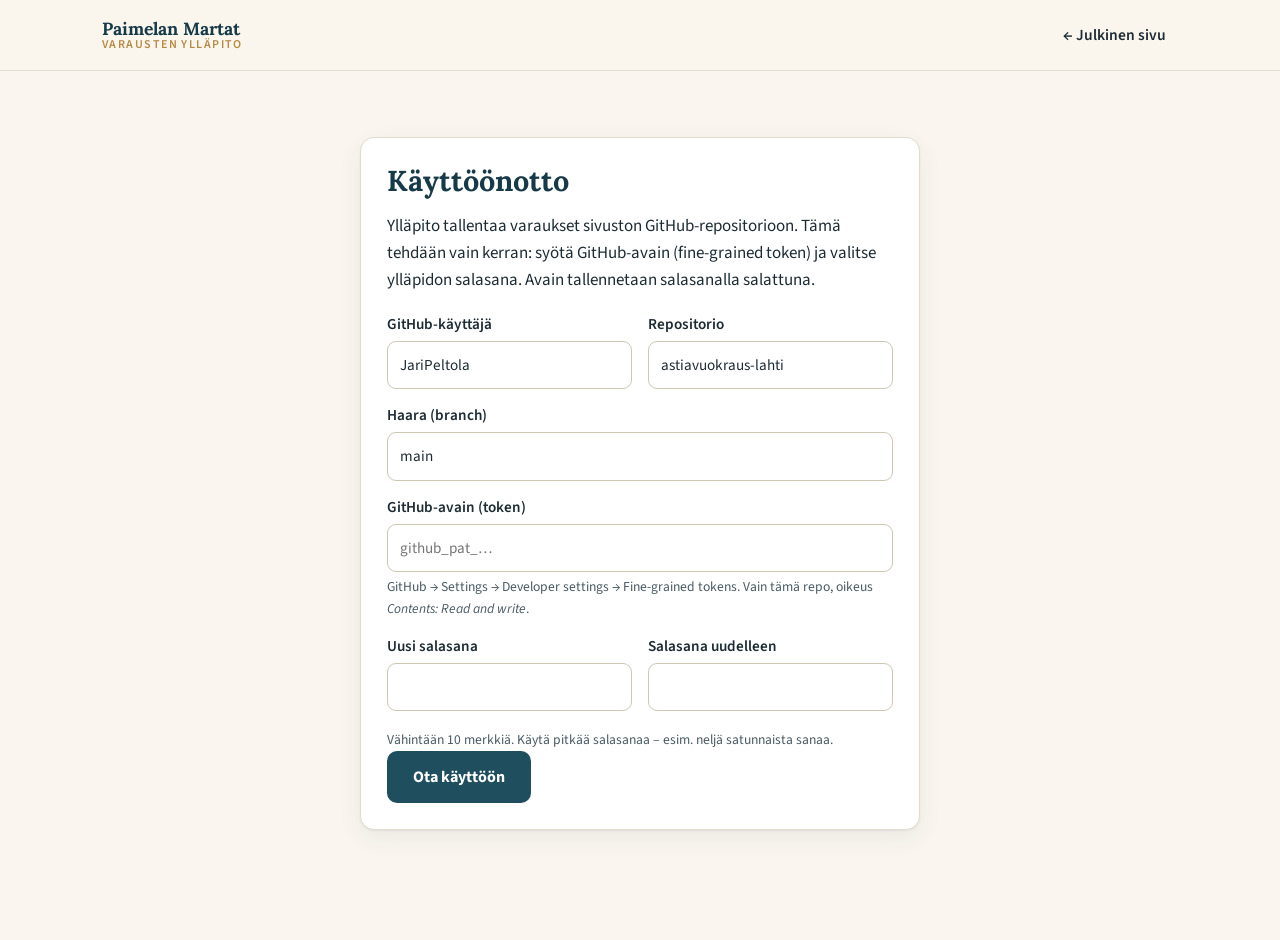
==== admin.html @ be59a7f2 "Astiavuokraus Lahti – sivusto, varauskalenteri ja ylläpito Co-Authored-By: Claude Opus 5.5 <noreply@" ====
<!DOCTYPE html>
<html lang="fi">
<head>
  <meta charset="utf-8">
  <meta name="viewport" content="width=device-width, initial-scale=1">
  <meta name="robots" content="noindex, nofollow">
  <title>Varauskalenterin ylläpito – Paimelan Martat</title>
  <link rel="preconnect" href="https://fonts.googleapis.com">
  <link rel="preconnect" href="https://fonts.gstatic.com" crossorigin>
  <link href="https://fonts.googleapis.com/css2?family=Lora:wght@500;600;700&family=Source+Sans+3:wght@400;600;700&display=swap" rel="stylesheet">
  <link rel="stylesheet" href="css/style.css">
  <link rel="stylesheet" href="css/admin.css">
</head>
<body class="admin">

<header class="site-header">
  <div class="wrap header-inner">
    <a href="index.html" class="brand">
      <span class="brand-text">Paimelan Martat<small>Varausten ylläpito</small></span>
    </a>
    <nav class="site-nav admin-nav">
      <a href="index.html#kalenteri">← Julkinen sivu</a>
      <button type="button" id="logout" class="btn btn-ghost btn-sm" hidden>Kirjaudu ulos</button>
    </nav>
  </div>
</header>

<main class="wrap admin-main">

  <div id="msg" class="msg" role="status" hidden></div>

  <!-- Kirjautuminen -->
  <section id="view-login" class="panel narrow-panel" hidden>
    <h1>Kirjaudu ylläpitoon</h1>
    <form id="login-form">
      <label>Salasana
        <input type="password" id="login-pw" autocomplete="current-password" required autofocus>
      </label>
      <button class="btn btn-primary" type="submit">Kirjaudu</button>
    </form>
  </section>

  <!-- Ensimmäinen käyttöönotto -->
  <section id="view-setup" class="panel narrow-panel" hidden>
    <h1>Käyttöönotto</h1>
    <p>Ylläpito tallentaa varaukset sivuston GitHub-repositorioon. Tämä tehdään vain kerran: syötä GitHub-avain (fine-grained token) ja valitse ylläpidon salasana. Avain tallennetaan salasanalla salattuna.</p>
    <form id="setup-form">
      <div class="row2">
        <label>GitHub-käyttäjä
          <input id="s-owner" required>
        </label>
        <label>Repositorio
          <input id="s-repo" required>
        </label>
      </div>
      <label>Haara (branch)
        <input id="s-branch" value="main" required>
      </label>
      <label>GitHub-avain (token)
        <input id="s-token" type="password" required placeholder="github_pat_…">
        <span class="hint">GitHub → Settings → Developer settings → Fine-grained tokens. Vain tämä repo, oikeus <em>Contents: Read and write</em>.</span>
      </label>
      <div class="row2">
        <label>Uusi salasana
          <input id="s-pw" type="password" minlength="10" required autocomplete="new-password">
        </label>
        <label>Salasana uudelleen
          <input id="s-pw2" type="password" minlength="10" required autocomplete="new-password">
        </label>
      </div>
      <span class="hint">Vähintään 10 merkkiä. Käytä pitkää salasanaa – esim. neljä satunnaista sanaa.</span>
      <button class="btn btn-primary" type="submit">Ota käyttöön</button>
    </form>
  </section>

  <!-- Varausten hallinta -->
  <section id="view-editor" hidden>
    <div class="editor-grid">
      <div class="panel">
        <h2 id="form-title">Uusi varaus</h2>
        <form id="booking-form">
          <input type="hidden" id="b-id">
          <div class="row2">
            <label>Alkaen
              <input type="date" id="b-start" required>
            </label>
            <label>Päättyen
              <input type="date" id="b-end" required>
            </label>
          </div>
          <fieldset class="sets">
            <legend>Varattu astiasto</legend>
            <label class="set-opt"><input type="radio" name="sets" value="30" required><span class="sw sw-30"></span>30</label>
            <label class="set-opt"><input type="radio" name="sets" value="60"><span class="sw sw-60"></span>60</label>
            <label class="set-opt"><input type="radio" name="sets" value="90"><span class="sw sw-90"></span>90</label>
          </fieldset>
          <label>Lisätieto <span class="hint inline">(näkyy julkisesti, kun hiiri viedään varauksen päälle)</span>
            <textarea id="b-note" maxlength="200" rows="3" placeholder="esim. Ylioppilasjuhlat, nouto pe klo 18"></textarea>
            <span class="counter"><span id="b-count">0</span> / 200</span>
          </label>
          <p class="hint warn">Älä kirjoita lisätietoon asiakkaan nimeä tai puhelinnumeroa – teksti on kaikkien nähtävissä.</p>
          <div id="overlap-warn" class="msg msg-warn" hidden></div>
          <div class="form-actions">
            <button class="btn btn-primary" type="submit" id="b-save">Tallenna varaus</button>
            <button class="btn btn-ghost" type="button" id="b-cancel" hidden>Peruuta muokkaus</button>
          </div>
        </form>
      </div>

      <div class="panel">
        <div class="list-head">
          <h2>Varaukset</h2>
          <label class="toggle"><input type="checkbox" id="show-past"> näytä menneet</label>
        </div>
        <div id="booking-list" class="booking-list"></div>
      </div>
    </div>

    <div class="panel">
      <h2>Esikatselu</h2>
      <div class="legend">
        <span class="legend-item"><i class="sw sw-30"></i>30 varattu</span>
        <span class="legend-item"><i class="sw sw-60"></i>60 varattu</span>
        <span class="legend-item"><i class="sw sw-90"></i>90 varattu</span>
      </div>
      <div class="calendar" id="admin-calendar" data-manual="1">
        <div class="cal-toolbar">
          <button type="button" class="cal-nav" data-step="-12" aria-label="Edellinen vuosi">«</button>
          <button type="button" class="cal-nav" data-step="-1" aria-label="Edellinen kuukausi">‹</button>
          <h3 class="cal-title"></h3>
          <button type="button" class="cal-nav" data-step="1" aria-label="Seuraava kuukausi">›</button>
          <button type="button" class="cal-nav" data-step="12" aria-label="Seuraava vuosi">»</button>
        </div>
        <button type="button" class="cal-today">Tämä kuukausi</button>
        <div class="cal-grid"></div>
        <p class="cal-status muted"></p>
      </div>
      <div class="cal-tooltip" id="cal-tooltip" hidden></div>
    </div>

    <details class="panel">
      <summary>Vaihda salasana</summary>
      <form id="pw-form" class="row2">
        <label>Uusi salasana <input type="password" id="n-pw" minlength="10" required autocomplete="new-password"></label>
        <label>Uudelleen <input type="password" id="n-pw2" minlength="10" required autocomplete="new-password"></label>
        <button class="btn btn-ghost" type="submit">Vaihda salasana</button>
      </form>
    </details>
  </section>

</main>

<script src="js/kalenteri.js"></script>
<script src="js/admin.js"></script>
</body>
</html>
---- css/style.css ----
[hidden] { display: none !important; }
:root {
  --ink: #1d2b33;
  --ink-soft: #4a5a63;
  --brand: #1f4e5f;
  --brand-dark: #163a47;
  --brand-light: #e6eff1;
  --cream: #faf6ef;
  --paper: #ffffff;
  --line: #e2dccf;
  --gold: #b88a44;
  --red-30: #f6b3b3;
  --red-60: #e06666;
  --red-90: #a61b1b;
  --free: #ffffff;
  --radius: 14px;
  --shadow: 0 1px 2px rgba(29,43,51,.06), 0 8px 24px rgba(29,43,51,.07);
  --serif: "Lora", Georgia, "Times New Roman", serif;
  --sans: "Source Sans 3", system-ui, -apple-system, "Segoe UI", Roboto, sans-serif;
}

* { box-sizing: border-box; }
html { scroll-behavior: smooth; scroll-padding-top: 80px; }
body {
  margin: 0;
  font-family: var(--sans);
  font-size: 17px;
  line-height: 1.6;
  color: var(--ink);
  background: var(--cream);
  -webkit-font-smoothing: antialiased;
}
img { max-width: 100%; display: block; }
a { color: var(--brand); }
h1, h2, h3 { font-family: var(--serif); line-height: 1.2; color: var(--brand-dark); margin: 0 0 .5em; }
h1 { font-size: clamp(2.1rem, 4.5vw, 3.3rem); font-weight: 700; }
h2 { font-size: clamp(1.6rem, 3vw, 2.2rem); font-weight: 600; }
h3 { font-size: 1.25rem; font-weight: 600; }
p { margin: 0 0 1em; }
.wrap { max-width: 1120px; margin: 0 auto; padding: 0 22px; }
.narrow { max-width: 780px; }
.muted { color: var(--ink-soft); font-weight: 400; }
.small { font-size: .92rem; color: var(--ink-soft); }
.eyebrow {
  text-transform: uppercase; letter-spacing: .14em; font-size: .78rem;
  font-weight: 700; color: var(--gold); margin-bottom: .6em;
}

/* Header */
.site-header {
  position: sticky; top: 0; z-index: 50;
  background: rgba(250,246,239,.94);
  backdrop-filter: saturate(1.4) blur(8px);
  border-bottom: 1px solid var(--line);
}
.header-inner { display: flex; align-items: center; justify-content: space-between; min-height: 70px; gap: 16px; }
.brand { display: flex; align-items: center; gap: 12px; text-decoration: none; color: var(--brand-dark); }
.brand img { height: 44px; width: auto; }
.brand-text { font-family: var(--serif); font-weight: 700; font-size: 1.1rem; line-height: 1.1; display: flex; flex-direction: column; }
.brand-text small { font-family: var(--sans); font-weight: 600; font-size: .75rem; letter-spacing: .12em; text-transform: uppercase; color: var(--gold); }
.site-nav { display: flex; align-items: center; gap: 4px; }
.site-nav a { text-decoration: none; color: var(--ink); font-weight: 600; padding: 8px 12px; border-radius: 8px; font-size: .97rem; }
.site-nav a:hover { background: var(--brand-light); }
.site-nav .nav-cta { background: var(--brand); color: #fff; margin-left: 6px; }
.site-nav .nav-cta:hover { background: var(--brand-dark); }
.nav-toggle { display: none; background: none; border: 0; padding: 10px; cursor: pointer; }
.nav-toggle span { display: block; width: 24px; height: 2px; background: var(--ink); margin: 5px 0; border-radius: 2px; }

/* Buttons */
.btn { display: inline-block; text-decoration: none; font-weight: 700; padding: 13px 24px; border-radius: 10px; border: 2px solid transparent; transition: .15s; font-size: 1rem; cursor: pointer; font-family: inherit; }
.btn-primary { background: var(--brand); color: #fff; }
.btn-primary:hover { background: var(--brand-dark); }
.btn-ghost { border-color: var(--brand); color: var(--brand); background: transparent; }
.btn-ghost:hover { background: var(--brand-light); }

/* Hero */
.hero { padding: 64px 0 56px; background:
  radial-gradient(1200px 400px at 85% -10%, rgba(31,78,95,.10), transparent 60%), var(--cream); }
.hero-inner { display: grid; grid-template-columns: 1.05fr 1fr; gap: 48px; align-items: center; }
.lead { font-size: 1.15rem; color: var(--ink-soft); max-width: 36em; }
.hero-actions { display: flex; flex-wrap: wrap; gap: 12px; margin: 26px 0 30px; }
.hero-facts { list-style: none; padding: 0; margin: 0; display: flex; gap: 32px; flex-wrap: wrap; border-top: 1px solid var(--line); padding-top: 20px; }
.hero-facts li { display: flex; flex-direction: column; }
.hero-facts strong { font-family: var(--serif); font-size: 1.7rem; color: var(--brand-dark); line-height: 1.1; }
.hero-facts span { font-size: .9rem; color: var(--ink-soft); }
.hero-figure { margin: 0; border-radius: 20px; overflow: hidden; box-shadow: var(--shadow); aspect-ratio: 4/3.2; background: var(--brand-light); }
.hero-figure img { width: 100%; height: 100%; object-fit: cover; }

/* Sections */
.section { padding: 76px 0; }
.section-tint { background: var(--paper); border-top: 1px solid var(--line); border-bottom: 1px solid var(--line); }
.section-head { max-width: 720px; margin-bottom: 36px; }
.section-head.center { text-align: center; margin-left: auto; margin-right: auto; }
.section-head p:last-child { color: var(--ink-soft); }

.card { background: var(--paper); border: 1px solid var(--line); border-radius: var(--radius); padding: 26px; box-shadow: var(--shadow); }
.section-tint .card { background: var(--cream); box-shadow: none; }
.card-accent { background: var(--brand); color: #e9f1f3; border-color: var(--brand); }
.card-accent h3 { color: #fff; }
.card-accent .small { color: #c7dadf; }
.contents-grid { display: grid; grid-template-columns: repeat(3, 1fr); gap: 20px; margin-bottom: 40px; }
.checklist { list-style: none; padding: 0; margin: 0; }
.checklist li { padding: 7px 0 7px 30px; position: relative; border-bottom: 1px dashed var(--line); }
.checklist li:last-child { border-bottom: 0; }
.checklist li::before { content: ""; position: absolute; left: 2px; top: 13px; width: 14px; height: 8px; border-left: 2.5px solid var(--gold); border-bottom: 2.5px solid var(--gold); transform: rotate(-45deg); }

.gallery { display: grid; grid-template-columns: repeat(3, 1fr); gap: 16px; }
.gallery figure { margin: 0; border-radius: var(--radius); overflow: hidden; aspect-ratio: 1/1; background: var(--brand-light); box-shadow: var(--shadow); }
.gallery img { width: 100%; height: 100%; object-fit: cover; transition: transform .4s; }
.gallery figure:hover img { transform: scale(1.04); }

/* Price tables */
.price-tables { display: grid; grid-template-columns: 1fr 1fr; gap: 28px; align-items: start; }
.table-card { background: var(--cream); border: 1px solid var(--line); border-radius: var(--radius); overflow: hidden; }
.table-card h3 { margin: 0; padding: 18px 22px; background: var(--brand); color: #fff; font-size: 1.2rem; }
.price-table { width: 100%; border-collapse: collapse; font-variant-numeric: tabular-nums; }
.price-table thead th { text-align: left; font-family: var(--sans); font-size: .78rem; text-transform: uppercase; letter-spacing: .08em; color: var(--ink-soft); padding: 12px 22px; background: var(--brand-light); border-bottom: 1px solid var(--line); }
.price-table tbody th, .price-table td { padding: 13px 22px; border-bottom: 1px solid var(--line); text-align: left; font-weight: 400; }
.price-table tbody th { font-weight: 600; }
.price-table tbody tr:last-child th, .price-table tbody tr:last-child td { border-bottom: 0; }
.price-table tbody tr:nth-child(even) { background: rgba(255,255,255,.6); }
.price-table .num { text-align: right; white-space: nowrap; }
.price-table td.num { font-weight: 700; color: var(--brand-dark); }
.price-table tr.highlight { background: #f3ead9 !important; }
.table-note { font-size: .9rem; color: var(--ink-soft); padding: 12px 22px 16px; margin: 0; border-top: 1px solid var(--line); }

/* Calendar */
.legend { display: flex; flex-wrap: wrap; gap: 10px 22px; margin-bottom: 22px; padding: 16px 20px; background: var(--paper); border: 1px solid var(--line); border-radius: var(--radius); }
.legend-item { display: inline-flex; align-items: center; gap: 9px; font-size: .95rem; }
.sw { display: inline-block; width: 22px; height: 22px; border-radius: 6px; border: 1px solid rgba(0,0,0,.12); flex: none; }
.sw-free { background: var(--free); }
.sw-30 { background: var(--red-30); }
.sw-60 { background: var(--red-60); }
.sw-90 { background: var(--red-90); }

.calendar { background: var(--paper); border: 1px solid var(--line); border-radius: var(--radius); padding: 22px; box-shadow: var(--shadow); position: relative; }
.cal-toolbar { display: flex; align-items: center; justify-content: center; gap: 8px; margin-bottom: 8px; }
.cal-title { margin: 0; min-width: 220px; text-align: center; font-size: 1.45rem; text-transform: capitalize; }
.cal-nav { width: 40px; height: 40px; border-radius: 10px; border: 1px solid var(--line); background: var(--cream); font-size: 1.25rem; cursor: pointer; color: var(--brand-dark); font-family: inherit; }
.cal-nav:hover { background: var(--brand-light); }
.cal-today { display: block; margin: 0 auto 16px; background: none; border: 0; color: var(--brand); font-weight: 600; cursor: pointer; text-decoration: underline; font-family: inherit; font-size: .95rem; }
.cal-grid { display: grid; grid-template-columns: repeat(7, 1fr); gap: 6px; }
.cal-dow { text-align: center; font-size: .78rem; font-weight: 700; text-transform: uppercase; letter-spacing: .08em; color: var(--ink-soft); padding: 6px 0; }
.cal-day { min-height: 74px; border-radius: 10px; border: 1px solid var(--line); background: var(--free); padding: 6px 8px; position: relative; font-variant-numeric: tabular-nums; }
.cal-day .d { font-weight: 700; font-size: .95rem; }
.cal-day .lbl { position: absolute; left: 8px; right: 8px; bottom: 6px; font-size: .72rem; font-weight: 600; line-height: 1.15; }
.cal-day.empty { background: transparent; border-color: transparent; }
.cal-day.past { opacity: .5; }
.cal-day.today { outline: 2px solid var(--brand); outline-offset: 1px; }
.cal-day.b30 { background: var(--red-30); border-color: #eaa0a0; }
.cal-day.b60 { background: var(--red-60); border-color: #cc5555; color: #fff; }
.cal-day.b90 { background: var(--red-90); border-color: #8a1515; color: #fff; }
.cal-day.booked { cursor: help; }
.cal-day.booked:focus { outline: 2px solid var(--ink); outline-offset: 1px; }
.cal-status { text-align: center; margin: 12px 0 0; font-size: .9rem; min-height: 1.2em; }
.cal-tooltip { position: fixed; z-index: 100; max-width: 300px; background: var(--ink); color: #fff; padding: 10px 14px; border-radius: 10px; font-size: .9rem; line-height: 1.4; box-shadow: 0 8px 24px rgba(0,0,0,.25); pointer-events: none; }
.cal-tooltip strong { display: block; margin-bottom: 2px; }
.cal-tooltip .tt-item + .tt-item { margin-top: 8px; padding-top: 8px; border-top: 1px solid rgba(255,255,255,.2); }

/* Nouto */
.two-col { display: grid; grid-template-columns: 1.3fr 1fr; gap: 48px; align-items: center; }
.pay { display: grid; grid-template-columns: auto 1fr; gap: 8px 18px; margin: 14px 0 0; }
.pay dt { color: var(--ink-soft); font-size: .92rem; }
.pay dd { margin: 0; font-weight: 700; font-variant-numeric: tabular-nums; letter-spacing: .02em; }

/* FAQ */
details { background: var(--paper); border: 1px solid var(--line); border-radius: 12px; margin-bottom: 10px; padding: 0 20px; }
summary { cursor: pointer; padding: 16px 0; font-weight: 600; font-size: 1.05rem; list-style: none; position: relative; padding-right: 30px; }
summary::-webkit-details-marker { display: none; }
summary::after { content: "+"; position: absolute; right: 0; top: 12px; font-size: 1.5rem; color: var(--gold); }
details[open] summary::after { content: "–"; }
details p { color: var(--ink-soft); }

/* Contact */
.contact { background: var(--brand-dark); color: #dde8eb; }
.contact h2 { color: #fff; }
.contact .section-head p:last-child { color: #b9cdd2; }
.contact-grid { display: grid; grid-template-columns: repeat(3, 1fr); gap: 18px; max-width: 900px; margin: 0 auto; }
.contact-card { display: flex; flex-direction: column; align-items: center; text-align: center; gap: 4px; padding: 28px 18px; border-radius: var(--radius); background: rgba(255,255,255,.07); border: 1px solid rgba(255,255,255,.14); color: #fff; text-decoration: none; transition: .15s; }
.contact-card:hover { background: rgba(255,255,255,.13); transform: translateY(-2px); }
.contact-icon { font-size: 1.7rem; }
.contact-label { font-size: .8rem; text-transform: uppercase; letter-spacing: .12em; color: #e4c792; font-weight: 700; }
.contact-value { font-weight: 600; font-size: 1.05rem; word-break: break-word; }

/* Footer */
.site-footer { background: #10303b; color: #a9bfc5; padding: 26px 0; font-size: .92rem; }
.site-footer a { color: #d6e3e6; }
.footer-inner { display: flex; justify-content: space-between; flex-wrap: wrap; gap: 8px; }
.footer-inner p { margin: 0; }
.admin-link { opacity: .6; }

/* Responsive */
@media (max-width: 900px) {
  .hero-inner, .two-col, .price-tables { grid-template-columns: 1fr; }
  .hero-figure { order: -1; }
  .contents-grid { grid-template-columns: 1fr 1fr; }
  .contents-grid .card-accent { grid-column: 1 / -1; }
}
@media (max-width: 760px) {
  .nav-toggle { display: block; }
  .site-nav { display: none; position: absolute; left: 0; right: 0; top: 70px; background: var(--cream); flex-direction: column; align-items: stretch; padding: 10px 16px 18px; border-bottom: 1px solid var(--line); }
  .nav-open .site-nav { display: flex; }
  .site-nav .nav-cta { margin: 6px 0 0; text-align: center; }
  .section { padding: 56px 0; }
  .contents-grid, .gallery, .contact-grid { grid-template-columns: 1fr; }
  .gallery figure { aspect-ratio: 4/3; }
  .cal-day { min-height: 52px; padding: 4px 5px; }
  .cal-day .lbl { display: none; }
  .cal-grid { gap: 3px; }
  .calendar { padding: 14px 10px; }
  .cal-title { min-width: 0; font-size: 1.15rem; }
  .price-table tbody th, .price-table td, .price-table thead th { padding-left: 14px; padding-right: 14px; }
}
---- css/admin.css ----
.admin-main { padding: 36px 22px 80px; }
.admin-nav { display: flex !important; position: static !important; flex-direction: row !important; padding: 0 !important; border: 0 !important; background: none !important; }
.btn-sm { padding: 7px 14px; font-size: .9rem; }
.panel { background: var(--paper); border: 1px solid var(--line); border-radius: var(--radius); padding: 26px; box-shadow: var(--shadow); margin-bottom: 24px; }
.narrow-panel { max-width: 560px; margin: 30px auto; }
.panel h1 { font-size: 1.8rem; }
details.panel { padding: 6px 26px; }
details.panel form { padding-bottom: 20px; align-items: end; }

label { display: block; font-weight: 600; margin-bottom: 14px; font-size: .95rem; }
input[type=text], input[type=password], input[type=date], input:not([type]), textarea {
  display: block; width: 100%; margin-top: 5px; padding: 11px 12px; font: inherit; font-weight: 400;
  border: 1px solid #cfc7b6; border-radius: 9px; background: #fff; color: var(--ink);
}
input:focus, textarea:focus { outline: 2px solid var(--brand); outline-offset: 0; border-color: var(--brand); }
textarea { resize: vertical; }
.row2 { display: grid; grid-template-columns: 1fr 1fr; gap: 0 16px; }
.hint { display: block; font-weight: 400; font-size: .85rem; color: var(--ink-soft); margin-top: 4px; }
.hint.inline { display: inline; }
.hint.warn { color: #8a5a00; margin: -6px 0 14px; }
.counter { display: block; text-align: right; font-size: .82rem; color: var(--ink-soft); font-weight: 400; margin-top: 3px; }

fieldset.sets { border: 0; padding: 0; margin: 0 0 16px; display: flex; gap: 10px; flex-wrap: wrap; }
fieldset.sets legend { font-weight: 600; font-size: .95rem; margin-bottom: 6px; padding: 0; }
.set-opt { display: inline-flex; align-items: center; gap: 8px; margin: 0; padding: 10px 16px; border: 1px solid #cfc7b6; border-radius: 10px; cursor: pointer; font-size: 1.05rem; }
.set-opt input { margin: 0; }
.set-opt:has(input:checked) { border-color: var(--brand); background: var(--brand-light); box-shadow: inset 0 0 0 1px var(--brand); }

.form-actions { display: flex; gap: 10px; flex-wrap: wrap; }
.editor-grid { display: grid; grid-template-columns: 1fr 1.1fr; gap: 24px; align-items: start; }
.editor-grid .panel { margin-bottom: 24px; }
.list-head { display: flex; justify-content: space-between; align-items: baseline; }
.toggle { display: inline-flex; gap: 6px; align-items: center; font-weight: 400; font-size: .9rem; margin: 0; }

.booking-list { display: flex; flex-direction: column; gap: 8px; max-height: 560px; overflow: auto; }
.bk { display: grid; grid-template-columns: 10px 1fr auto; gap: 12px; align-items: center; padding: 10px 12px; border: 1px solid var(--line); border-radius: 10px; background: var(--cream); }
.bk.past { opacity: .55; }
.bk .bar { width: 10px; align-self: stretch; border-radius: 4px; }
.bk .bar.s30 { background: var(--red-30); } .bk .bar.s60 { background: var(--red-60); } .bk .bar.s90 { background: var(--red-90); }
.bk-dates { font-weight: 700; }
.bk-note { font-size: .9rem; color: var(--ink-soft); word-break: break-word; }
.bk-actions { display: flex; gap: 6px; }
.bk-actions button { border: 1px solid var(--line); background: #fff; border-radius: 8px; padding: 6px 10px; cursor: pointer; font: inherit; font-size: .85rem; }
.bk-actions button:hover { background: var(--brand-light); }
.bk-actions .del:hover { background: #fbe3e3; border-color: #e3a4a4; }
.empty-list { color: var(--ink-soft); font-style: italic; }

.msg { padding: 12px 16px; border-radius: 10px; margin-bottom: 18px; background: var(--brand-light); border: 1px solid #c3d6db; }
.msg-ok { background: #e5f4e8; border-color: #b4dcbc; }
.msg-err { background: #fbe3e3; border-color: #e8b1b1; }
.msg-warn { background: #fff4dc; border-color: #ecd193; font-size: .92rem; }
button[disabled] { opacity: .6; cursor: wait; }

@media (max-width: 900px) {
  .editor-grid, .row2 { grid-template-columns: 1fr; }
}
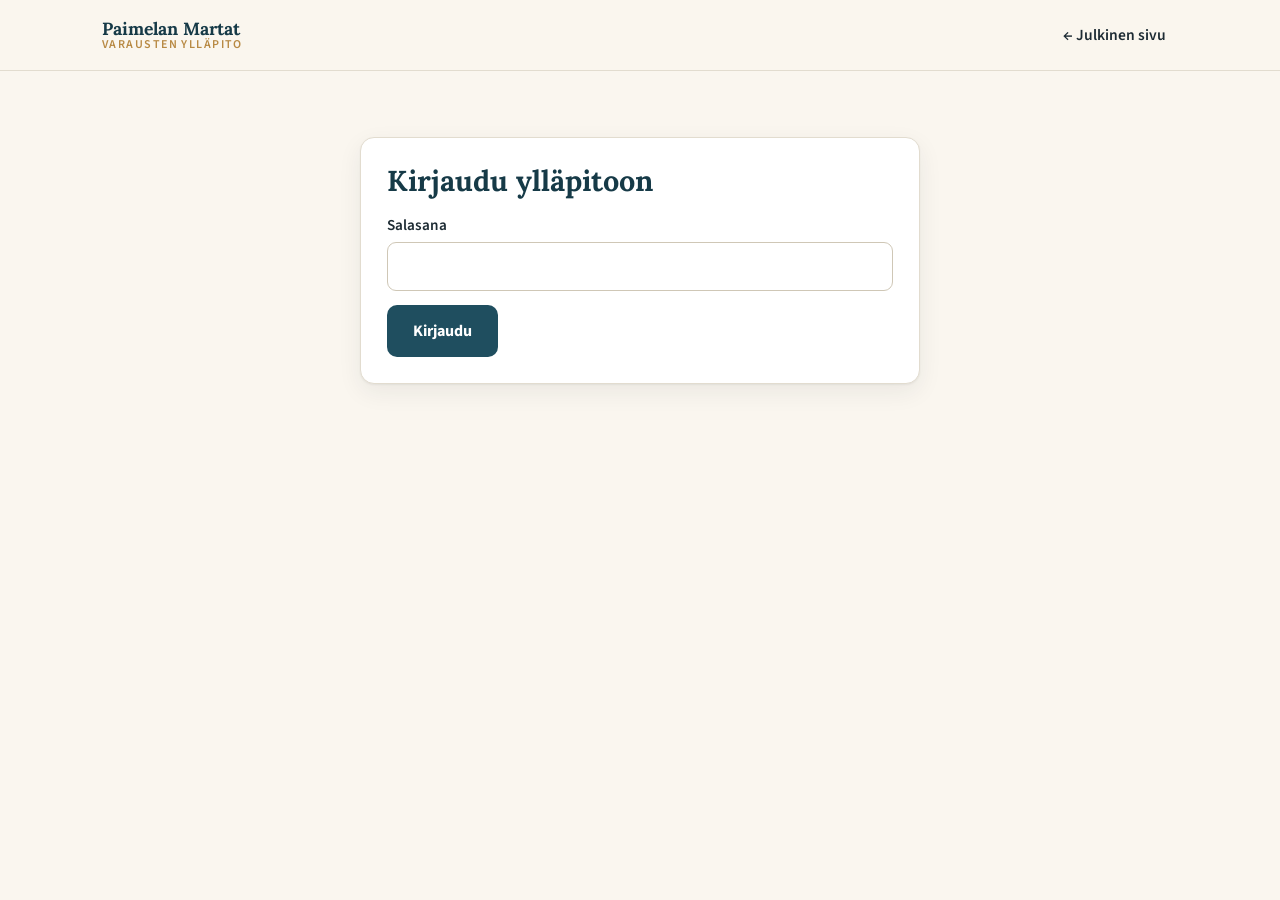
==== commit 453d27c0: "Välimuistin ohitus tyyleille ja skripteille Co-Authored-By: Claude Opus 5.5 <noreply@anthropic.com> " ====
--- a/admin.html
+++ b/admin.html
@@ -8,8 +8,8 @@
   <link rel="preconnect" href="https://fonts.googleapis.com">
   <link rel="preconnect" href="https://fonts.gstatic.com" crossorigin>
   <link href="https://fonts.googleapis.com/css2?family=Lora:wght@500;600;700&family=Source+Sans+3:wght@400;600;700&display=swap" rel="stylesheet">
-  <link rel="stylesheet" href="css/style.css">
-  <link rel="stylesheet" href="css/admin.css">
+  <link rel="stylesheet" href="css/style.css?v=20261109">
+  <link rel="stylesheet" href="css/admin.css?v=20261109">
 </head>
 <body class="admin">
 
@@ -150,7 +150,7 @@
 
 </main>
 
-<script src="js/kalenteri.js"></script>
-<script src="js/admin.js"></script>
+<script src="js/kalenteri.js?v=20261109"></script>
+<script src="js/admin.js?v=20261109"></script>
 </body>
 </html>
--- a/css/style.css
+++ b/css/style.css
@@ -76,14 +76,14 @@
 /* Hero */
 .hero { padding: 64px 0 56px; background:
   radial-gradient(1200px 400px at 85% -10%, rgba(31,78,95,.10), transparent 60%), var(--cream); }
-.hero-inner { display: grid; grid-template-columns: 1.05fr 1fr; gap: 48px; align-items: center; }
+.hero-inner { display: grid; grid-template-columns: 1fr 1.25fr; gap: 48px; align-items: center; }
 .lead { font-size: 1.15rem; color: var(--ink-soft); max-width: 36em; }
 .hero-actions { display: flex; flex-wrap: wrap; gap: 12px; margin: 26px 0 30px; }
 .hero-facts { list-style: none; padding: 0; margin: 0; display: flex; gap: 32px; flex-wrap: wrap; border-top: 1px solid var(--line); padding-top: 20px; }
 .hero-facts li { display: flex; flex-direction: column; }
 .hero-facts strong { font-family: var(--serif); font-size: 1.7rem; color: var(--brand-dark); line-height: 1.1; }
 .hero-facts span { font-size: .9rem; color: var(--ink-soft); }
-.hero-figure { margin: 0; border-radius: 20px; overflow: hidden; box-shadow: var(--shadow); aspect-ratio: 4/3.2; background: var(--brand-light); }
+.hero-figure { margin: 0; border-radius: 20px; overflow: hidden; box-shadow: var(--shadow); height: 800px; background: var(--brand-light); }
 .hero-figure img { width: 100%; height: 100%; object-fit: cover; }
 
 /* Sections */
@@ -192,7 +192,7 @@
 /* Responsive */
 @media (max-width: 900px) {
   .hero-inner, .two-col, .price-tables { grid-template-columns: 1fr; }
-  .hero-figure { order: -1; }
+  .hero-figure { order: -1; height: auto; aspect-ratio: 5/8; max-height: 90vh; }
   .contents-grid { grid-template-columns: 1fr 1fr; }
   .contents-grid .card-accent { grid-column: 1 / -1; }
 }
@@ -211,3 +211,12 @@
   .cal-title { min-width: 0; font-size: 1.15rem; }
   .price-table tbody th, .price-table td, .price-table thead th { padding-left: 14px; padding-right: 14px; }
 }
+.rent-period { background: var(--brand-light); border-left: 4px solid var(--brand); padding: 12px 16px; border-radius: 0 10px 10px 0; }
+.cal-day.clickable { cursor: pointer; transition: transform .12s, box-shadow .12s; }
+.cal-day.clickable:hover, .cal-day.clickable:focus-visible { transform: translateY(-2px); box-shadow: 0 4px 12px rgba(29,43,51,.15); outline: 2px solid var(--brand); outline-offset: 1px; }
+.selected-day { max-width: 900px; margin: -10px auto 22px; text-align: center; background: rgba(255,255,255,.1); border: 1px solid rgba(255,255,255,.25); border-radius: 10px; padding: 12px 16px; color: #fff; }
+.selected-day strong { color: #e4c792; }
+.price-notice { margin: 28px 0 0; background: #fff8e8; border: 1px solid #ecd9a8; border-left: 4px solid var(--gold); border-radius: 0 10px 10px 0; padding: 14px 18px; }
+.price-notice strong { color: var(--brand-dark); }
+.footer-inner .credit { flex-basis: 100%; text-align: center; font-size: .8rem; opacity: .65; margin-top: 10px; padding-top: 12px; border-top: 1px solid rgba(255,255,255,.08); }
+.footer-inner .credit a { color: inherit; }
